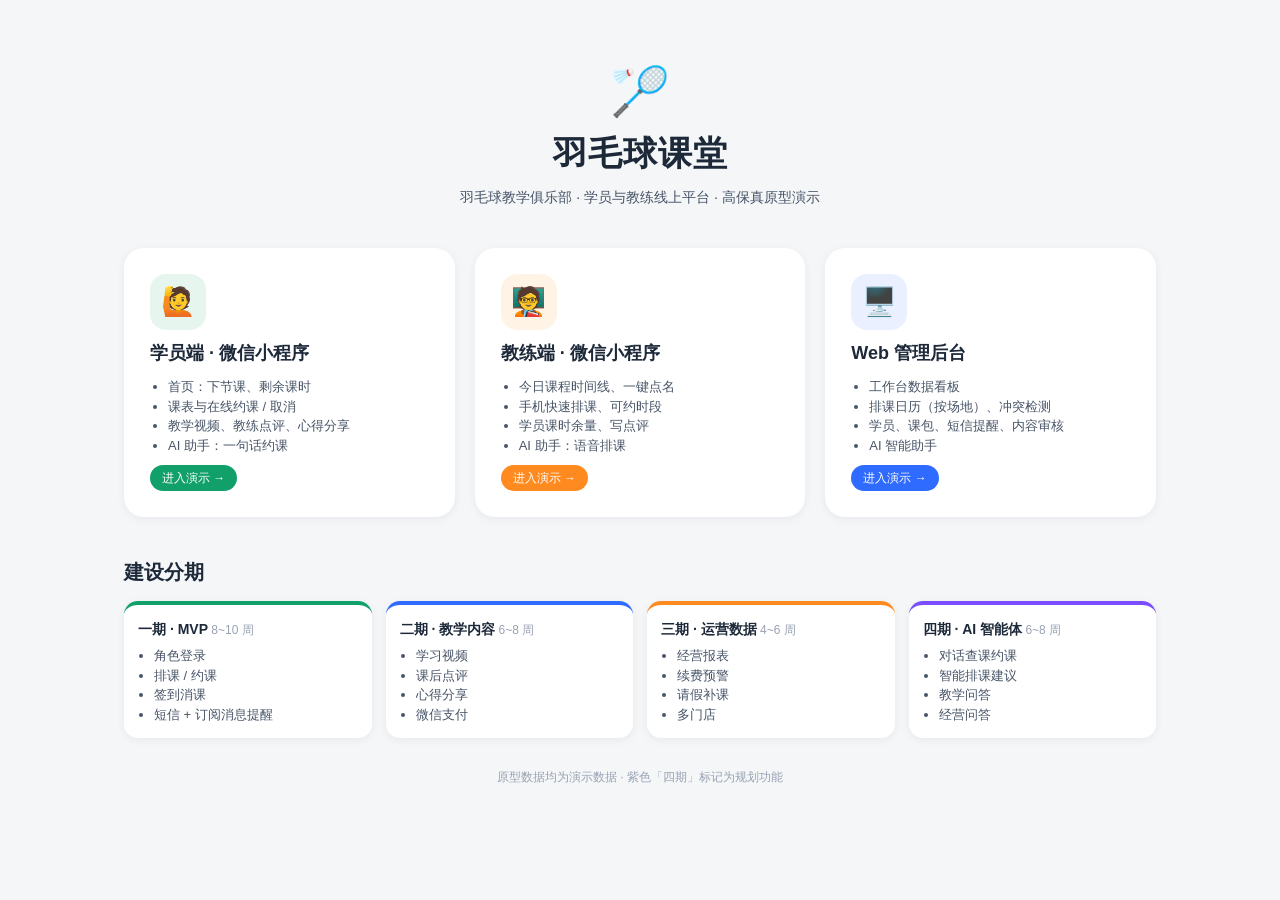
==== prototype/index.html @ 4f1d18a4 "Add PRD and offline prototypes for badminton classroom (深职大). Include student/coach miniapp and web " ====
<!DOCTYPE html>
<html lang="zh-CN">
<head>
<meta charset="UTF-8" />
<meta name="viewport" content="width=device-width, initial-scale=1.0" />
<title>羽毛球课堂 · 原型演示</title>
<link rel="stylesheet" href="assets/style.css" />
<style>
  .wrap { max-width: 1080px; margin: 0 auto; padding: 56px 24px; }
  .head { text-align: center; margin-bottom: 40px; }
  .head h1 { font-size: 34px; letter-spacing: 1px; }
  .head p { color: var(--text-2); margin-top: 8px; }
  .entries { display: grid; grid-template-columns: repeat(3, 1fr); gap: 20px; }
  .entry { background: #fff; border-radius: 20px; padding: 26px; box-shadow: var(--shadow); text-decoration: none; color: inherit; transition: .2s; display: flex; flex-direction: column; gap: 10px; }
  .entry:hover { transform: translateY(-4px); box-shadow: 0 14px 30px rgba(16, 24, 40, .1); }
  .entry .ic { width: 56px; height: 56px; border-radius: 16px; display: flex; align-items: center; justify-content: center; font-size: 28px; }
  .entry h3 { font-size: 18px; }
  .entry ul { padding-left: 18px; color: var(--text-2); font-size: 13px; }
  .phases { margin-top: 40px; }
  .phases h2 { font-size: 20px; margin-bottom: 14px; }
  .ph { display: grid; grid-template-columns: repeat(4, 1fr); gap: 14px; }
  .ph .card { border-top: 4px solid var(--primary); }
  .ph .card:nth-child(2) { border-color: var(--info); }
  .ph .card:nth-child(3) { border-color: var(--accent); }
  .ph .card:nth-child(4) { border-color: #7a4dff; }
  .ph ul { padding-left: 16px; color: var(--text-2); font-size: 13px; margin-top: 6px; }
  @media (max-width: 860px) { .entries, .ph { grid-template-columns: 1fr; } }
</style>
</head>
<body>
<div class="wrap">
  <div class="head">
    <div style="font-size:48px">🏸</div>
    <h1>羽毛球课堂</h1>
    <p>羽毛球教学俱乐部 · 学员与教练线上平台 · 高保真原型演示</p>
  </div>

  <div class="entries">
    <a class="entry" href="miniapp-student.html">
      <div class="ic" style="background:var(--primary-light)">🙋</div>
      <h3>学员端 · 微信小程序</h3>
      <ul>
        <li>首页：下节课、剩余课时</li>
        <li>课表与在线约课 / 取消</li>
        <li>教学视频、教练点评、心得分享</li>
        <li>AI 助手：一句话约课</li>
      </ul>
      <span class="btn sm" style="align-self:flex-start">进入演示 →</span>
    </a>
    <a class="entry" href="miniapp-coach.html">
      <div class="ic" style="background:var(--accent-light)">🧑‍🏫</div>
      <h3>教练端 · 微信小程序</h3>
      <ul>
        <li>今日课程时间线、一键点名</li>
        <li>手机快速排课、可约时段</li>
        <li>学员课时余量、写点评</li>
        <li>AI 助手：语音排课</li>
      </ul>
      <span class="btn sm" style="align-self:flex-start;background:var(--accent)">进入演示 →</span>
    </a>
    <a class="entry" href="web-admin.html">
      <div class="ic" style="background:var(--info-light)">🖥️</div>
      <h3>Web 管理后台</h3>
      <ul>
        <li>工作台数据看板</li>
        <li>排课日历（按场地）、冲突检测</li>
        <li>学员、课包、短信提醒、内容审核</li>
        <li>AI 智能助手</li>
      </ul>
      <span class="btn sm" style="align-self:flex-start;background:var(--info)">进入演示 →</span>
    </a>
  </div>

  <div class="phases">
    <h2>建设分期</h2>
    <div class="ph">
      <div class="card"><b>一期 · MVP</b><span class="muted"> 8~10 周</span>
        <ul><li>角色登录</li><li>排课 / 约课</li><li>签到消课</li><li>短信 + 订阅消息提醒</li></ul></div>
      <div class="card"><b>二期 · 教学内容</b><span class="muted"> 6~8 周</span>
        <ul><li>学习视频</li><li>课后点评</li><li>心得分享</li><li>微信支付</li></ul></div>
      <div class="card"><b>三期 · 运营数据</b><span class="muted"> 4~6 周</span>
        <ul><li>经营报表</li><li>续费预警</li><li>请假补课</li><li>多门店</li></ul></div>
      <div class="card"><b>四期 · AI 智能体</b><span class="muted"> 6~8 周</span>
        <ul><li>对话查课约课</li><li>智能排课建议</li><li>教学问答</li><li>经营问答</li></ul></div>
    </div>
  </div>
  <p class="muted" style="text-align:center;margin-top:30px">原型数据均为演示数据 · 紫色「四期」标记为规划功能</p>
</div>
</body>
</html>
---- prototype/assets/style.css ----
:root {
  --primary: #12a06a;
  --primary-dark: #0b7d52;
  --primary-light: #e6f6ef;
  --accent: #ff8a1f;
  --accent-light: #fff3e6;
  --danger: #f04438;
  --danger-light: #feeceb;
  --info: #2f6bff;
  --info-light: #eaf0ff;
  --text: #1d2939;
  --text-2: #475467;
  --text-3: #98a2b3;
  --border: #eaecf0;
  --bg: #f4f6f8;
  --card: #ffffff;
  --radius: 14px;
  --shadow: 0 2px 10px rgba(16, 24, 40, 0.06);
}

* { box-sizing: border-box; margin: 0; padding: 0; }

body {
  font-family: -apple-system, BlinkMacSystemFont, "PingFang SC", "Microsoft YaHei", "Helvetica Neue", sans-serif;
  color: var(--text);
  background: var(--bg);
  font-size: 14px;
  line-height: 1.5;
}

button { font-family: inherit; cursor: pointer; border: none; background: none; color: inherit; }
input, select, textarea { font-family: inherit; font-size: 14px; }

/* ---------- 通用组件 ---------- */
.card { background: var(--card); border-radius: var(--radius); box-shadow: var(--shadow); padding: 14px; }
.row { display: flex; align-items: center; gap: 8px; }
.between { display: flex; align-items: center; justify-content: space-between; gap: 8px; }
.col { display: flex; flex-direction: column; gap: 8px; }
.muted { color: var(--text-3); font-size: 12px; }
.sub { color: var(--text-2); font-size: 13px; }
.bold { font-weight: 600; }
.title { font-size: 16px; font-weight: 600; }
.grow { flex: 1; min-width: 0; }
.hidden { display: none !important; }

.btn {
  display: inline-flex; align-items: center; justify-content: center; gap: 6px;
  padding: 8px 16px; border-radius: 999px; font-size: 14px; font-weight: 500;
  background: var(--primary); color: #fff; transition: .15s;
}
.btn:hover { filter: brightness(.94); }
.btn.ghost { background: var(--primary-light); color: var(--primary-dark); }
.btn.line { background: #fff; color: var(--text-2); border: 1px solid var(--border); }
.btn.danger { background: var(--danger-light); color: var(--danger); }
.btn.sm { padding: 4px 12px; font-size: 12px; }
.btn.block { width: 100%; padding: 11px; }
.btn.square { border-radius: 8px; }

.tag { display: inline-block; padding: 1px 8px; border-radius: 999px; font-size: 11px; font-weight: 500; }
.tag.green { background: var(--primary-light); color: var(--primary-dark); }
.tag.orange { background: var(--accent-light); color: #c25e00; }
.tag.red { background: var(--danger-light); color: var(--danger); }
.tag.blue { background: var(--info-light); color: var(--info); }
.tag.gray { background: #f2f4f7; color: var(--text-2); }

.avatar {
  width: 40px; height: 40px; border-radius: 50%; flex-shrink: 0;
  display: flex; align-items: center; justify-content: center;
  color: #fff; font-weight: 600; background: linear-gradient(135deg, #34c38f, #12a06a);
}
.avatar.sm { width: 30px; height: 30px; font-size: 12px; }
.avatar.orange { background: linear-gradient(135deg, #ffb35c, #ff8a1f); }
.avatar.blue { background: linear-gradient(135deg, #6e98ff, #2f6bff); }
.avatar.purple { background: linear-gradient(135deg, #b18cff, #7a4dff); }

.phase { font-size: 10px; padding: 0 6px; border-radius: 4px; background: #7a4dff; color: #fff; margin-left: 4px; vertical-align: middle; }

/* ---------- 手机框 ---------- */
.stage {
  min-height: 100vh; display: flex; gap: 40px; align-items: flex-start; justify-content: center;
  padding: 30px 20px; background: radial-gradient(circle at 20% 10%, #dff5ea, transparent 40%), var(--bg);
}
.stage-side { width: 280px; position: sticky; top: 30px; }
.stage-side h1 { font-size: 22px; margin-bottom: 6px; }
.stage-side .nav-list { margin-top: 18px; display: flex; flex-direction: column; gap: 6px; }
.stage-side .nav-list button {
  text-align: left; padding: 10px 12px; border-radius: 10px; background: #fff; box-shadow: var(--shadow); font-size: 13px;
}
.stage-side .nav-list button.on { background: var(--primary); color: #fff; }
.stage-side a { color: var(--primary-dark); text-decoration: none; font-size: 13px; }

.phone {
  width: 390px; height: 800px; border-radius: 48px; background: #111; padding: 12px;
  box-shadow: 0 30px 60px rgba(0, 0, 0, .18); flex-shrink: 0;
}
.screen { width: 100%; height: 100%; border-radius: 38px; overflow: hidden; background: var(--bg); position: relative; display: flex; flex-direction: column; }
.statusbar { height: 44px; padding: 0 26px; display: flex; align-items: center; justify-content: space-between; font-size: 13px; font-weight: 600; background: #fff; flex-shrink: 0; }
.navbar { height: 44px; display: flex; align-items: center; justify-content: center; position: relative; background: #fff; font-weight: 600; font-size: 16px; flex-shrink: 0; }
.navbar .back { position: absolute; left: 14px; font-size: 20px; }
.navbar .capsule {
  position: absolute; right: 10px; width: 80px; height: 30px; border-radius: 15px; border: 1px solid var(--border);
  display: flex; align-items: center; justify-content: space-around; font-size: 14px; color: var(--text-2);
}
.page { flex: 1; overflow-y: auto; padding: 12px; display: none; flex-direction: column; gap: 12px; }
.page.on { display: flex; }
.page::-webkit-scrollbar { width: 0; }

.tabbar { height: 64px; background: #fff; border-top: 1px solid var(--border); display: flex; flex-shrink: 0; padding-bottom: 8px; }
.tabbar button { flex: 1; display: flex; flex-direction: column; align-items: center; justify-content: center; gap: 2px; font-size: 11px; color: var(--text-3); }
.tabbar button .ico { font-size: 20px; line-height: 1; filter: grayscale(1); opacity: .6; }
.tabbar button.on { color: var(--primary); }
.tabbar button.on .ico { filter: none; opacity: 1; }

.hero {
  border-radius: var(--radius); padding: 16px; color: #fff;
  background: linear-gradient(135deg, #17b57a 0%, #0b7d52 100%); position: relative; overflow: hidden;
}
.hero::after { content: "🏸"; position: absolute; right: -6px; bottom: -14px; font-size: 90px; opacity: .15; transform: rotate(-20deg); }
.hero .muted { color: rgba(255, 255, 255, .8); }

.grid4 { display: grid; grid-template-columns: repeat(4, 1fr); gap: 8px; text-align: center; }
.grid4 .ent { display: flex; flex-direction: column; align-items: center; gap: 4px; font-size: 12px; color: var(--text-2); }
.grid4 .ent .ic { width: 44px; height: 44px; border-radius: 14px; display: flex; align-items: center; justify-content: center; font-size: 22px; background: var(--primary-light); }

.list-item { display: flex; align-items: center; gap: 10px; padding: 12px 0; border-bottom: 1px solid var(--border); }
.list-item:last-child { border-bottom: none; }

.seg { display: flex; background: #eef1f4; border-radius: 10px; padding: 3px; }
.seg button { flex: 1; padding: 6px 0; border-radius: 8px; font-size: 13px; color: var(--text-2); }
.seg button.on { background: #fff; color: var(--text); font-weight: 600; box-shadow: var(--shadow); }

.week { display: grid; grid-template-columns: repeat(7, 1fr); gap: 4px; text-align: center; }
.week button { padding: 6px 0; border-radius: 10px; font-size: 12px; color: var(--text-2); position: relative; }
.week button b { display: block; font-size: 16px; color: var(--text); }
.week button.on { background: var(--primary); color: #fff; }
.week button.on b { color: #fff; }
.week button.dot::after { content: ""; position: absolute; bottom: 3px; left: 50%; width: 4px; height: 4px; margin-left: -2px; border-radius: 50%; background: var(--accent); }

.lesson { display: flex; gap: 12px; }
.lesson .time { width: 48px; text-align: right; font-weight: 600; font-size: 13px; }
.lesson .time .muted { font-weight: 400; }
.lesson .body { flex: 1; border-left: 3px solid var(--primary); padding-left: 10px; }
.lesson.orange .body { border-color: var(--accent); }
.lesson.blue .body { border-color: var(--info); }

.video-thumb {
  height: 96px; border-radius: 10px; display: flex; align-items: center; justify-content: center; color: #fff; font-size: 28px; position: relative;
  background: linear-gradient(135deg, #1f2937, #065f46);
}
.video-thumb span { position: absolute; right: 6px; bottom: 4px; font-size: 11px; }
.grid2 { display: grid; grid-template-columns: 1fr 1fr; gap: 10px; }

.chips { display: flex; gap: 6px; overflow-x: auto; }
.chips::-webkit-scrollbar { height: 0; }
.chips button { white-space: nowrap; padding: 5px 12px; border-radius: 999px; background: #fff; font-size: 12px; color: var(--text-2); }
.chips button.on { background: var(--primary); color: #fff; }

/* 浮动 AI 按钮 */
.fab {
  position: absolute; right: 14px; bottom: 80px; width: 52px; height: 52px; border-radius: 50%;
  background: linear-gradient(135deg, #8b5cf6, #2f6bff); color: #fff; font-size: 22px;
  box-shadow: 0 8px 20px rgba(79, 70, 229, .35); display: flex; align-items: center; justify-content: center; z-index: 5;
}

/* 底部弹层 */
.mask { position: absolute; inset: 0; background: rgba(0, 0, 0, .45); z-index: 10; display: none; align-items: flex-end; }
.mask.on { display: flex; }
.sheet { width: 100%; background: #fff; border-radius: 20px 20px 0 0; padding: 18px 16px 24px; max-height: 85%; overflow-y: auto; animation: up .2s ease; }
@keyframes up { from { transform: translateY(40px); opacity: 0; } to { transform: none; opacity: 1; } }

.toast {
  position: fixed; left: 50%; top: 40%; transform: translate(-50%, -50%); background: rgba(0, 0, 0, .8); color: #fff;
  padding: 12px 20px; border-radius: 10px; z-index: 999; font-size: 14px; display: none; max-width: 300px; text-align: center;
}
.toast.on { display: block; }

.form-item { display: flex; flex-direction: column; gap: 6px; margin-bottom: 12px; }
.form-item label { font-size: 13px; color: var(--text-2); }
.input { border: 1px solid var(--border); border-radius: 10px; padding: 9px 12px; outline: none; width: 100%; background: #fff; }
.input:focus { border-color: var(--primary); }

/* 聊天 */
.chat { flex: 1; overflow-y: auto; padding: 12px; display: flex; flex-direction: column; gap: 12px; }
.msg { display: flex; gap: 8px; max-width: 100%; }
.msg .bubble { padding: 10px 12px; border-radius: 14px; background: #fff; box-shadow: var(--shadow); max-width: 80%; font-size: 14px; }
.msg.me { flex-direction: row-reverse; }
.msg.me .bubble { background: var(--primary); color: #fff; }
.msg .bubble .card-in { margin-top: 8px; border: 1px solid var(--border); border-radius: 10px; padding: 10px; background: #fafbfc; color: var(--text); }
.chat-input { display: flex; gap: 8px; padding: 10px 12px 18px; background: #fff; border-top: 1px solid var(--border); }
.chat-input input { flex: 1; border: none; background: var(--bg); border-radius: 999px; padding: 9px 14px; outline: none; }
.ai-tip { font-size: 11px; color: var(--text-3); text-align: center; }

.progress { height: 6px; background: #eef1f4; border-radius: 3px; overflow: hidden; }
.progress i { display: block; height: 100%; background: var(--primary); border-radius: 3px; }
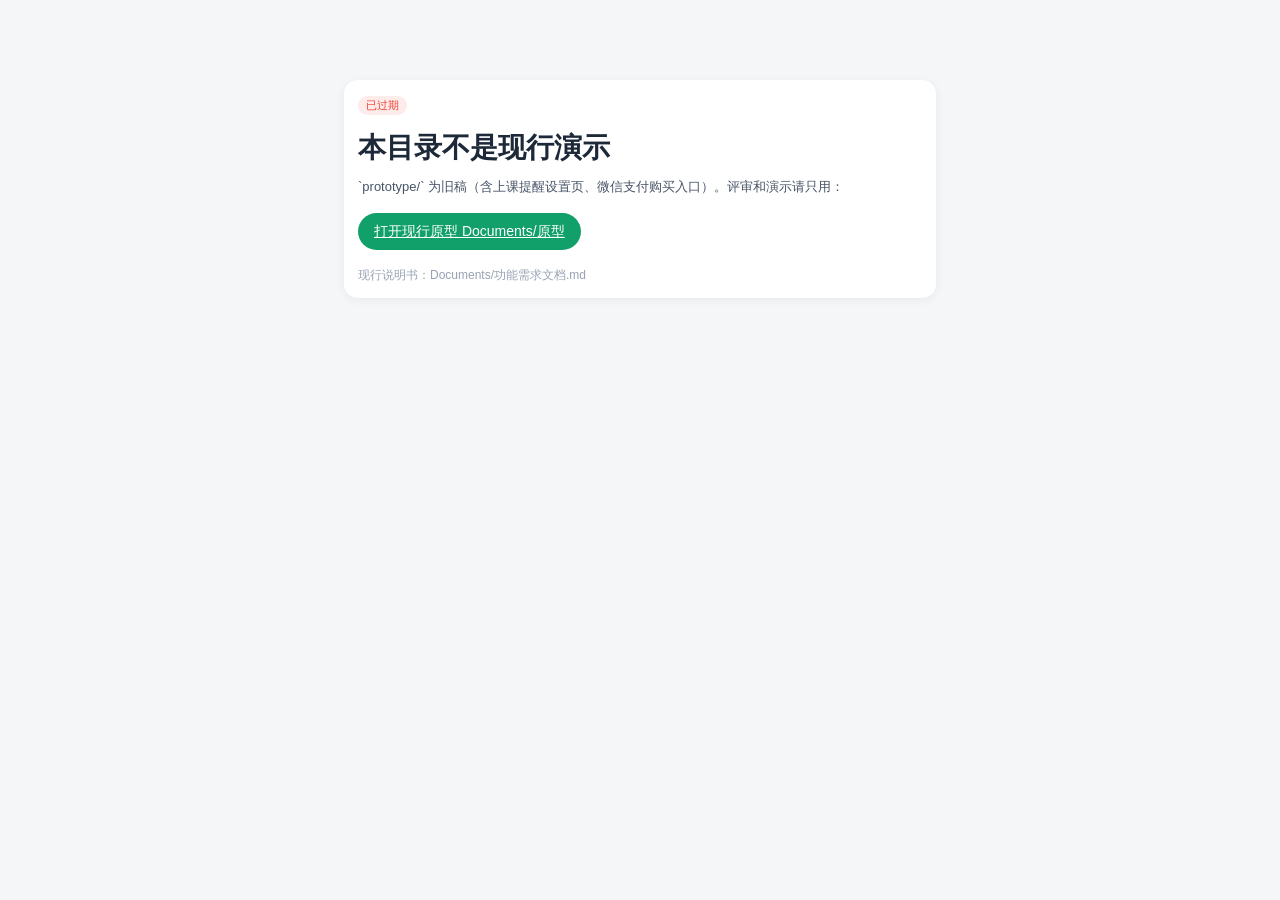
==== commit 128869dd: "对齐一期范围：补调课确认、草稿发布和消息列表 按四点核实改现行说明书和原型，方便客户只审一份演示。 - 补上 Web 调课确认、课程草稿/发布、点名更正、学员只读消息 - 教练端只加单次课；学员详情去" ====
--- a/prototype/index.html
+++ b/prototype/index.html
@@ -3,88 +3,18 @@
 <head>
 <meta charset="UTF-8" />
 <meta name="viewport" content="width=device-width, initial-scale=1.0" />
-<title>羽毛球课堂 · 原型演示</title>
+<title>已过期 · 请使用现行原型</title>
 <link rel="stylesheet" href="assets/style.css" />
-<style>
-  .wrap { max-width: 1080px; margin: 0 auto; padding: 56px 24px; }
-  .head { text-align: center; margin-bottom: 40px; }
-  .head h1 { font-size: 34px; letter-spacing: 1px; }
-  .head p { color: var(--text-2); margin-top: 8px; }
-  .entries { display: grid; grid-template-columns: repeat(3, 1fr); gap: 20px; }
-  .entry { background: #fff; border-radius: 20px; padding: 26px; box-shadow: var(--shadow); text-decoration: none; color: inherit; transition: .2s; display: flex; flex-direction: column; gap: 10px; }
-  .entry:hover { transform: translateY(-4px); box-shadow: 0 14px 30px rgba(16, 24, 40, .1); }
-  .entry .ic { width: 56px; height: 56px; border-radius: 16px; display: flex; align-items: center; justify-content: center; font-size: 28px; }
-  .entry h3 { font-size: 18px; }
-  .entry ul { padding-left: 18px; color: var(--text-2); font-size: 13px; }
-  .phases { margin-top: 40px; }
-  .phases h2 { font-size: 20px; margin-bottom: 14px; }
-  .ph { display: grid; grid-template-columns: repeat(4, 1fr); gap: 14px; }
-  .ph .card { border-top: 4px solid var(--primary); }
-  .ph .card:nth-child(2) { border-color: var(--info); }
-  .ph .card:nth-child(3) { border-color: var(--accent); }
-  .ph .card:nth-child(4) { border-color: #7a4dff; }
-  .ph ul { padding-left: 16px; color: var(--text-2); font-size: 13px; margin-top: 6px; }
-  @media (max-width: 860px) { .entries, .ph { grid-template-columns: 1fr; } }
-</style>
 </head>
 <body>
-<div class="wrap">
-  <div class="head">
-    <div style="font-size:48px">🏸</div>
-    <h1>羽毛球课堂</h1>
-    <p>羽毛球教学俱乐部 · 学员与教练线上平台 · 高保真原型演示</p>
+<div style="max-width:640px;margin:80px auto;padding:0 24px">
+  <div class="card">
+    <div class="tag red">已过期</div>
+    <h1 style="margin:12px 0 8px">本目录不是现行演示</h1>
+    <p class="sub">`prototype/` 为旧稿（含上课提醒设置页、微信支付购买入口）。评审和演示请只用：</p>
+    <p style="margin:16px 0"><a class="btn" href="../Documents/原型/index.html">打开现行原型 Documents/原型</a></p>
+    <p class="muted">现行说明书：Documents/功能需求文档.md</p>
   </div>
-
-  <div class="entries">
-    <a class="entry" href="miniapp-student.html">
-      <div class="ic" style="background:var(--primary-light)">🙋</div>
-      <h3>学员端 · 微信小程序</h3>
-      <ul>
-        <li>首页：下节课、剩余课时</li>
-        <li>课表与在线约课 / 取消</li>
-        <li>教学视频、教练点评、心得分享</li>
-        <li>AI 助手：一句话约课</li>
-      </ul>
-      <span class="btn sm" style="align-self:flex-start">进入演示 →</span>
-    </a>
-    <a class="entry" href="miniapp-coach.html">
-      <div class="ic" style="background:var(--accent-light)">🧑‍🏫</div>
-      <h3>教练端 · 微信小程序</h3>
-      <ul>
-        <li>今日课程时间线、一键点名</li>
-        <li>手机快速排课、可约时段</li>
-        <li>学员课时余量、写点评</li>
-        <li>AI 助手：语音排课</li>
-      </ul>
-      <span class="btn sm" style="align-self:flex-start;background:var(--accent)">进入演示 →</span>
-    </a>
-    <a class="entry" href="web-admin.html">
-      <div class="ic" style="background:var(--info-light)">🖥️</div>
-      <h3>Web 管理后台</h3>
-      <ul>
-        <li>工作台数据看板</li>
-        <li>排课日历（按场地）、冲突检测</li>
-        <li>学员、课包、短信提醒、内容审核</li>
-        <li>AI 智能助手</li>
-      </ul>
-      <span class="btn sm" style="align-self:flex-start;background:var(--info)">进入演示 →</span>
-    </a>
-  </div>
-
-  <div class="phases">
-    <h2>建设分期</h2>
-    <div class="ph">
-      <div class="card"><b>一期 · MVP</b><span class="muted"> 8~10 周</span>
-        <ul><li>角色登录</li><li>排课 / 约课</li><li>签到消课</li><li>短信 + 订阅消息提醒</li></ul></div>
-      <div class="card"><b>二期 · 教学内容</b><span class="muted"> 6~8 周</span>
-        <ul><li>学习视频</li><li>课后点评</li><li>心得分享</li><li>微信支付</li></ul></div>
-      <div class="card"><b>三期 · 运营数据</b><span class="muted"> 4~6 周</span>
-        <ul><li>经营报表</li><li>续费预警</li><li>请假补课</li><li>多门店</li></ul></div>
-      <div class="card"><b>四期 · AI 智能体</b><span class="muted"> 6~8 周</span>
-        <ul><li>对话查课约课</li><li>智能排课建议</li><li>教学问答</li><li>经营问答</li></ul></div>
-    </div>
-  </div>
-  <p class="muted" style="text-align:center;margin-top:30px">原型数据均为演示数据 · 紫色「四期」标记为规划功能</p>
 </div>
 </body>
 </html>
